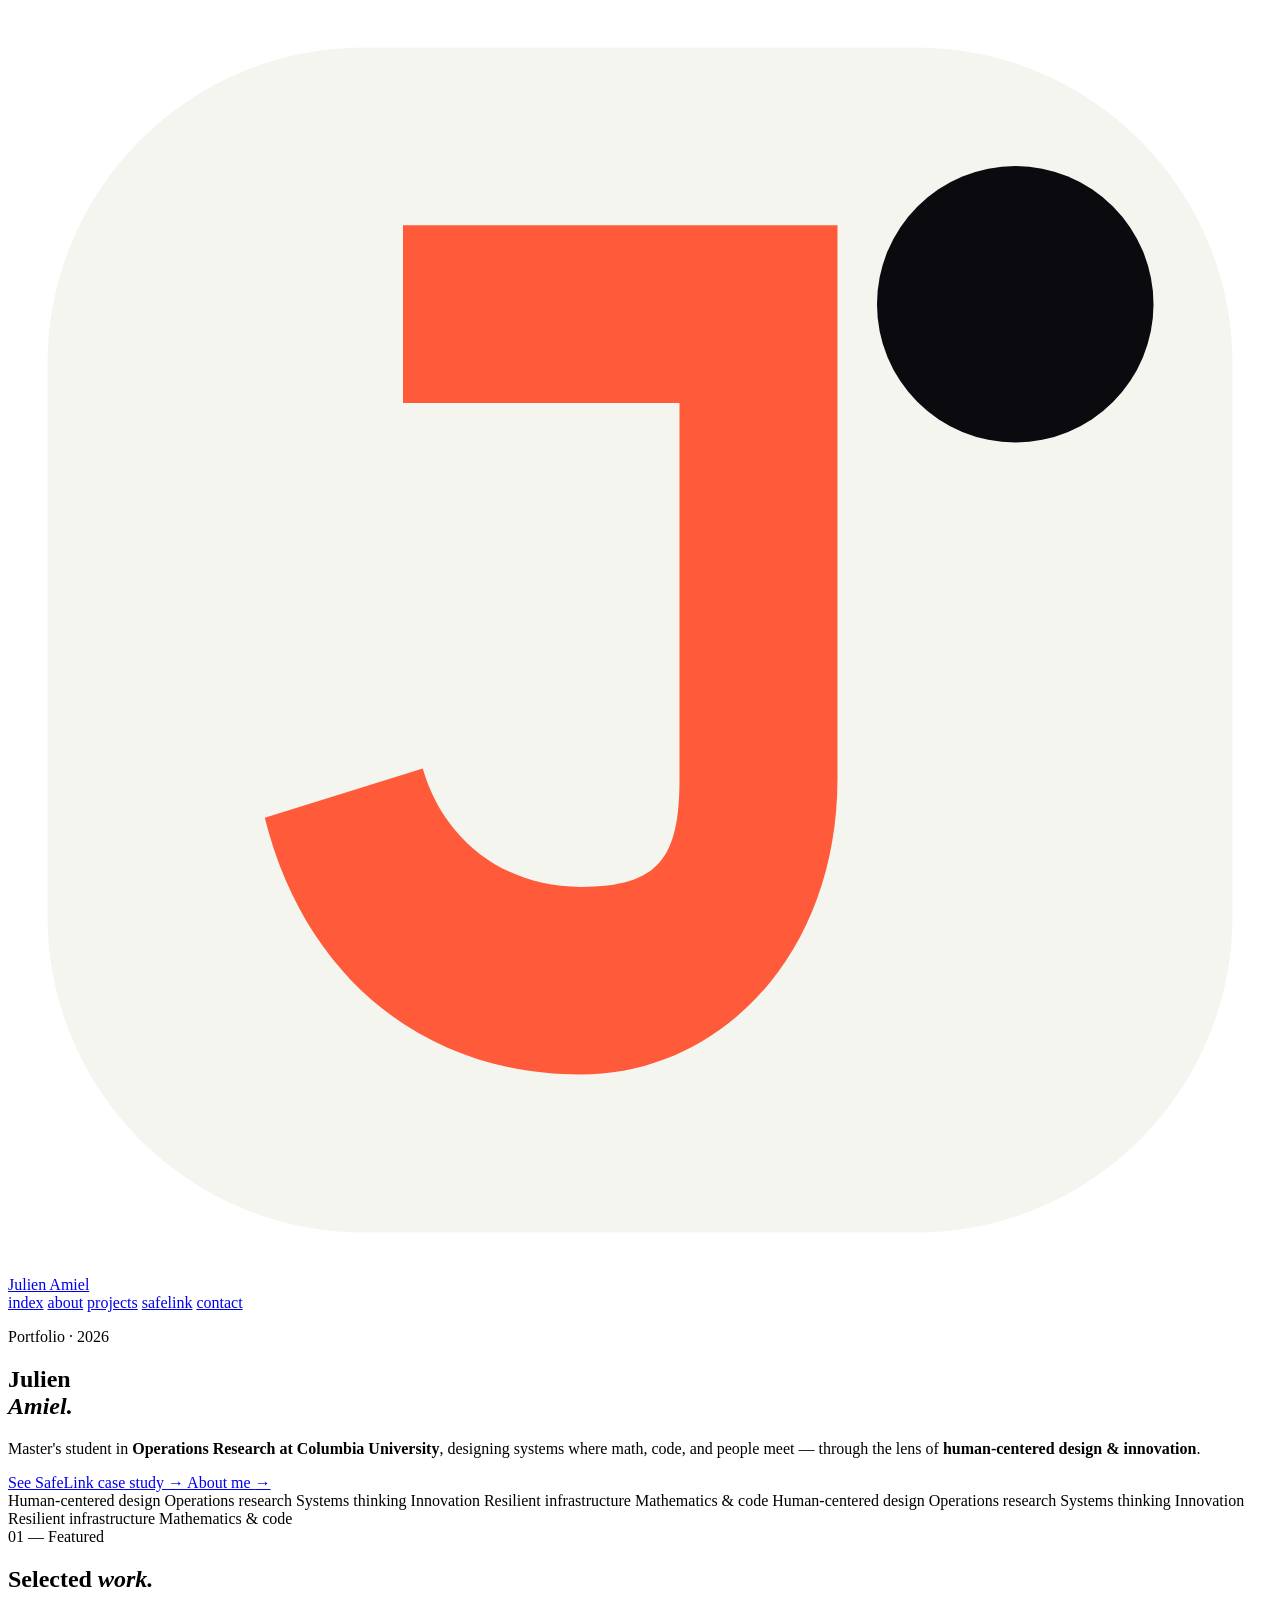
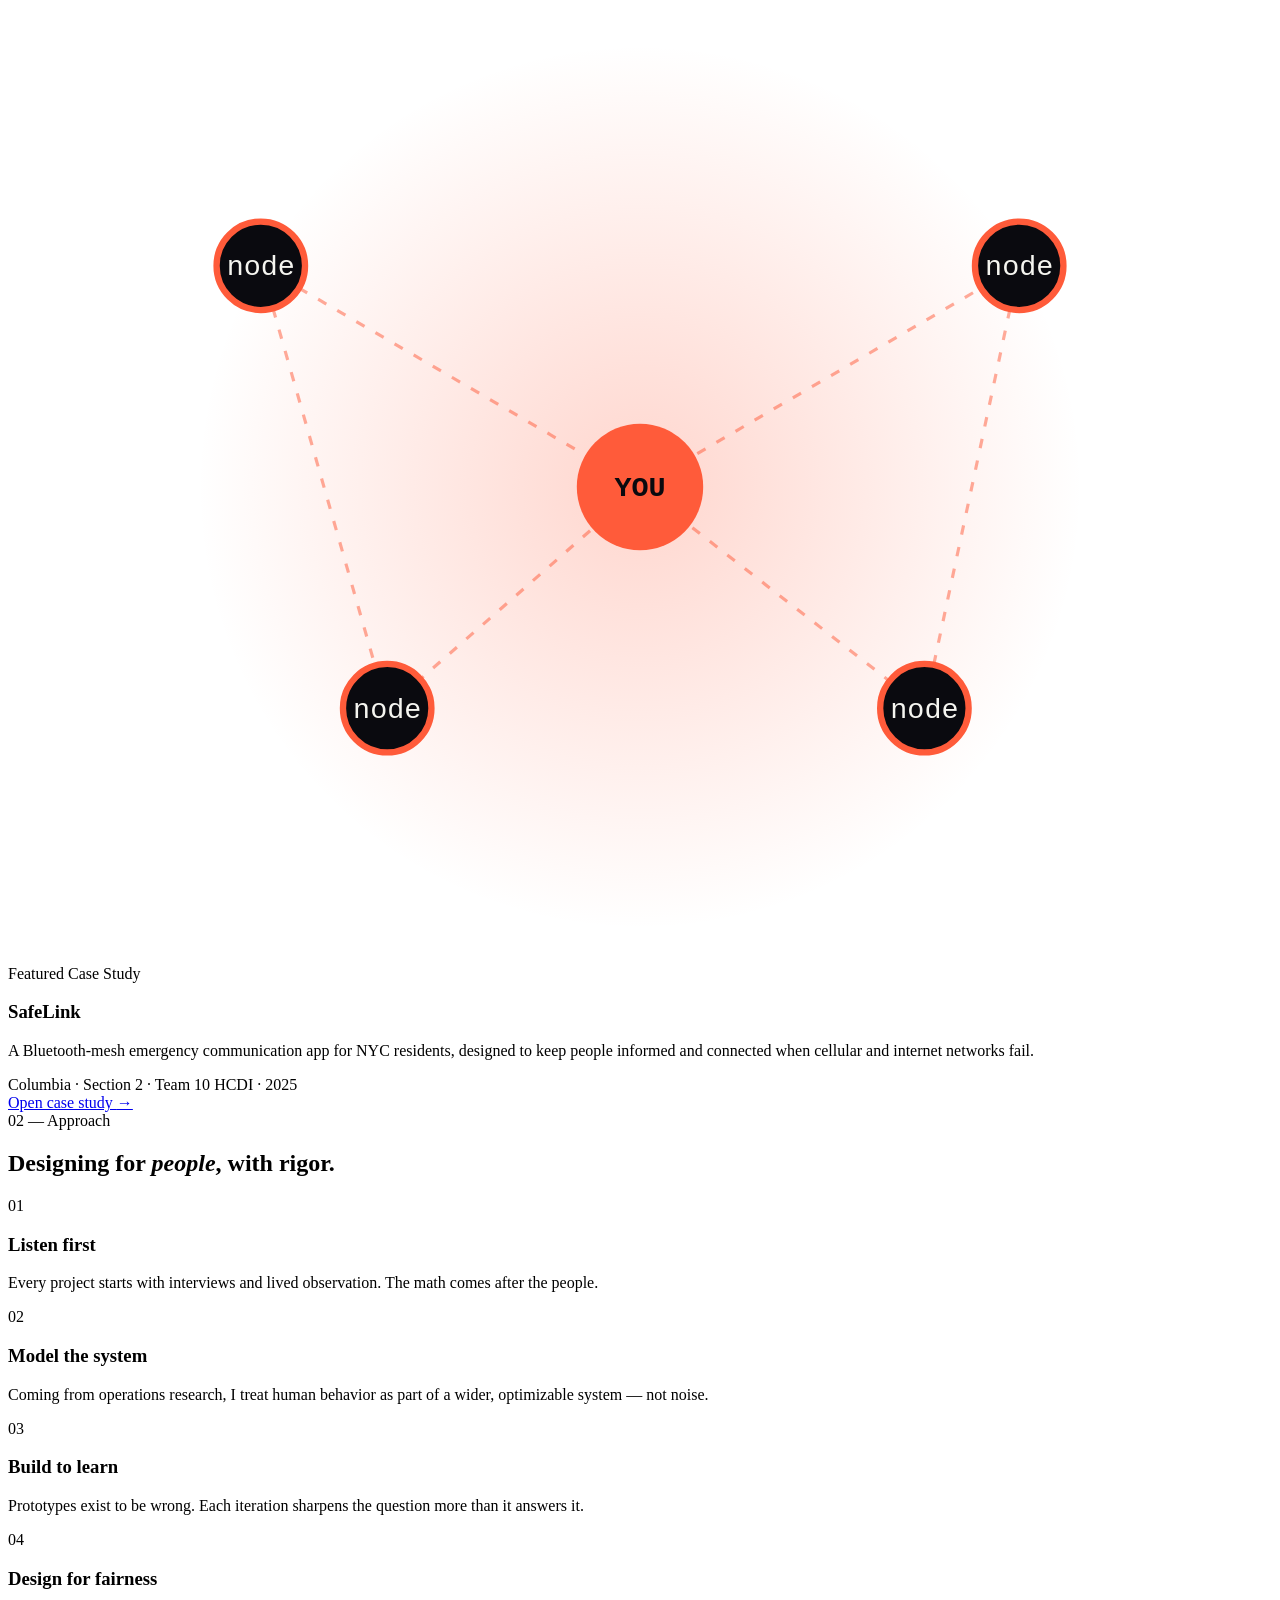
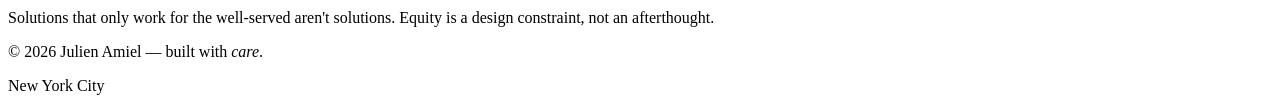
==== index.html @ 4755bb08 "Add files via upload" ====
<!doctype html>
<html lang="en">
<head>
  <meta charset="utf-8">
  <meta name="viewport" content="width=device-width, initial-scale=1">
  <title>Julien Amiel — Human-Centered Design & Innovation</title>
  <meta name="description" content="Portfolio of Julien Amiel — Master's student in Operations Research at Columbia University. Projects in human-centered design and innovation.">
  <link rel="icon" href="assets/logo.svg" type="image/svg+xml">
  <link rel="stylesheet" href="assets/style.css">
</head>
<body>

<header class="nav">
  <a href="index.html" class="nav__logo" aria-label="Julien Amiel home">
    <svg viewBox="0 0 64 64" fill="none" aria-hidden="true">
      <rect x="2" y="2" width="60" height="60" rx="16" fill="#f5f5f0"/>
      <path d="M20 11 L42 11 L42 39 C42 48 36 54 29 54 C21 54 15 49 13 41 L21 38.5 C22 42 25 44.5 29 44.5 C33 44.5 34 43 34 39 L34 20 L20 20 Z" fill="#ff5b3a"/>
      <circle cx="51" cy="15" r="7" fill="#0a0a0f"/>
    </svg>
    <span>Julien Amiel</span>
  </a>
  <nav class="nav__links">
    <a href="index.html" class="nav__link" aria-current="page">index</a>
    <a href="about.html" class="nav__link">about</a>
    <a href="projects.html" class="nav__link">projects</a>
    <a href="safelink.html" class="nav__link">safelink</a>
    <a href="contact.html" class="nav__link">contact</a>
  </nav>
</header>

<main>
  <section class="hero container">
    <p class="hero__eyebrow fade-in">Portfolio · 2026</p>
    <h1 class="hero__title fade-in delay-1">
      Julien<br>
      <em>Amiel.</em>
    </h1>
    <p class="hero__sub fade-in delay-2">
      Master's student in <strong>Operations Research at Columbia University</strong>,
      designing systems where math, code, and people meet — through the lens of
      <strong>human-centered design & innovation</strong>.
    </p>
    <div class="hero__cta fade-in delay-3">
      <a href="safelink.html" class="btn btn--primary">
        See SafeLink case study <span class="arrow">→</span>
      </a>
      <a href="about.html" class="btn">
        About me <span class="arrow">→</span>
      </a>
    </div>
  </section>

  <div class="marquee" aria-hidden="true">
    <div class="marquee__track">
      <span class="marquee__item">Human-centered design</span>
      <span class="marquee__item">Operations research</span>
      <span class="marquee__item">Systems thinking</span>
      <span class="marquee__item">Innovation</span>
      <span class="marquee__item">Resilient infrastructure</span>
      <span class="marquee__item">Mathematics & code</span>
      <span class="marquee__item">Human-centered design</span>
      <span class="marquee__item">Operations research</span>
      <span class="marquee__item">Systems thinking</span>
      <span class="marquee__item">Innovation</span>
      <span class="marquee__item">Resilient infrastructure</span>
      <span class="marquee__item">Mathematics & code</span>
    </div>
  </div>

  <section class="container">
    <div class="section-head">
      <span class="section-head__num">01 — Featured</span>
      <h2 class="section-head__title">Selected <em>work.</em></h2>
    </div>

    <article class="project-card">
      <div class="project-card__visual" aria-hidden="true">
        <div class="safelink-mock">
          <svg viewBox="0 0 400 300" fill="none">
            <defs>
              <radialGradient id="g1" cx="50%" cy="50%" r="50%">
                <stop offset="0%" stop-color="#ff5b3a" stop-opacity=".25"/>
                <stop offset="100%" stop-color="#ff5b3a" stop-opacity="0"/>
              </radialGradient>
            </defs>
            <!-- Background pulse -->
            <circle cx="200" cy="150" r="140" fill="url(#g1)"/>
            <!-- Mesh nodes -->
            <g stroke="#ff5b3a" stroke-width="1" stroke-dasharray="3,4" opacity=".5">
              <line x1="80" y1="80" x2="200" y2="150"/>
              <line x1="200" y1="150" x2="320" y2="80"/>
              <line x1="200" y1="150" x2="120" y2="220"/>
              <line x1="200" y1="150" x2="290" y2="220"/>
              <line x1="80" y1="80" x2="120" y2="220"/>
              <line x1="320" y1="80" x2="290" y2="220"/>
            </g>
            <g fill="#0a0a0f" stroke="#ff5b3a" stroke-width="2">
              <circle cx="80" cy="80" r="14"/>
              <circle cx="320" cy="80" r="14"/>
              <circle cx="120" cy="220" r="14"/>
              <circle cx="290" cy="220" r="14"/>
            </g>
            <g fill="#ff5b3a">
              <circle cx="200" cy="150" r="20"/>
            </g>
            <g fill="#f5f5f0" font-family="JetBrains Mono, monospace" font-size="9" text-anchor="middle">
              <text x="80" y="83">node</text>
              <text x="320" y="83">node</text>
              <text x="120" y="223">node</text>
              <text x="290" y="223">node</text>
              <text x="200" y="153" fill="#0a0a0f" font-weight="700">YOU</text>
            </g>
          </svg>
        </div>
      </div>
      <div>
        <span class="project-card__tag">Featured Case Study</span>
        <h3 class="project-card__title">SafeLink</h3>
        <p class="project-card__desc">
          A Bluetooth-mesh emergency communication app for NYC residents,
          designed to keep people informed and connected when cellular and
          internet networks fail.
        </p>
        <div class="project-card__meta">
          <span>Columbia · Section 2 · Team 10</span>
          <span>HCDI · 2025</span>
        </div>
        <a href="safelink.html" class="btn btn--primary">
          Open case study <span class="arrow">→</span>
        </a>
      </div>
    </article>
  </section>

  <section class="container">
    <div class="section-head">
      <span class="section-head__num">02 — Approach</span>
      <h2 class="section-head__title">Designing for <em>people</em>, with rigor.</h2>
    </div>
    <div class="pillars">
      <div class="pillar">
        <div class="pillar__num">01</div>
        <h3>Listen first</h3>
        <p>Every project starts with interviews and lived observation. The math comes after the people.</p>
      </div>
      <div class="pillar">
        <div class="pillar__num">02</div>
        <h3>Model the system</h3>
        <p>Coming from operations research, I treat human behavior as part of a wider, optimizable system — not noise.</p>
      </div>
      <div class="pillar">
        <div class="pillar__num">03</div>
        <h3>Build to learn</h3>
        <p>Prototypes exist to be wrong. Each iteration sharpens the question more than it answers it.</p>
      </div>
      <div class="pillar">
        <div class="pillar__num">04</div>
        <h3>Design for fairness</h3>
        <p>Solutions that only work for the well-served aren't solutions. Equity is a design constraint, not an afterthought.</p>
      </div>
    </div>
  </section>
</main>

<footer class="footer">
  <div class="container footer__inner">
    <p class="footer__copyright">© 2026 Julien Amiel — built with <em>care</em>.</p>
    <p>New York City</p>
  </div>
</footer>

</body>
</html>
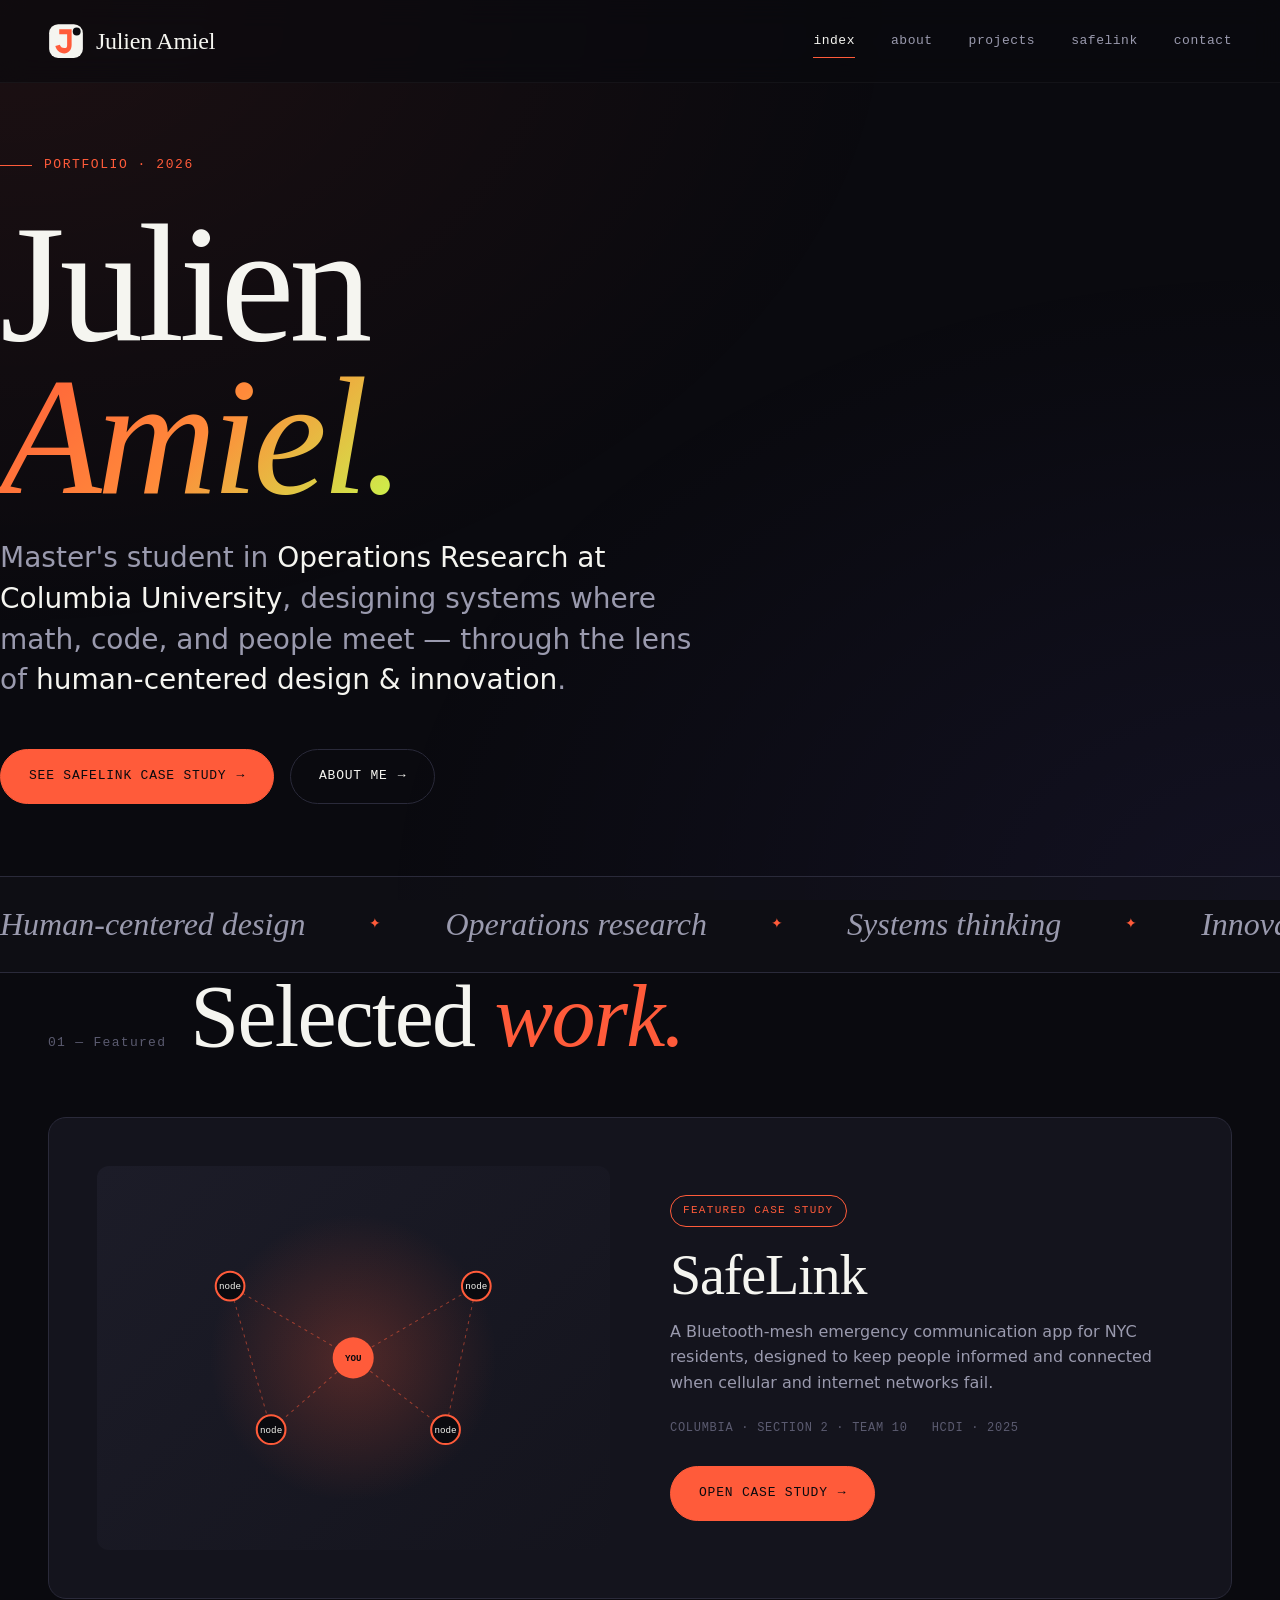
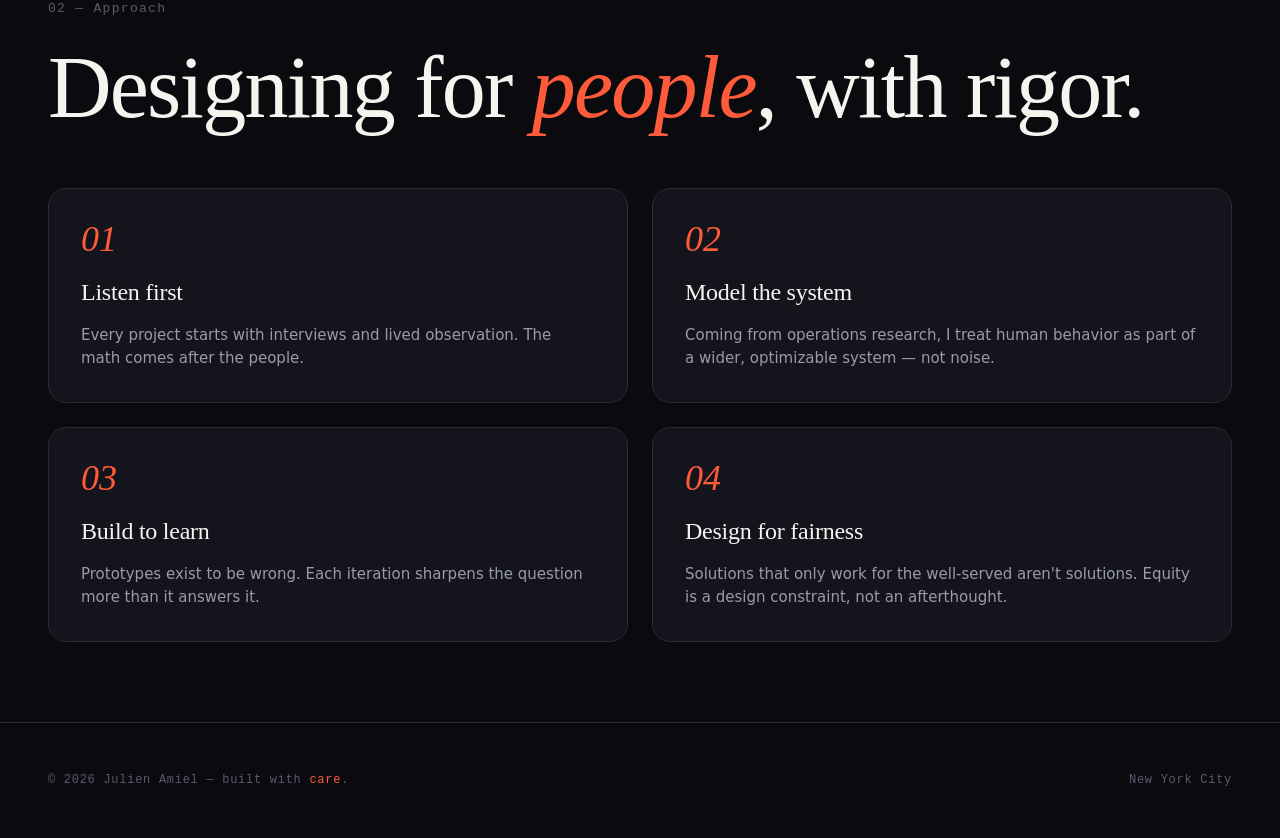
==== commit 5bd3059c: "Add files via upload" ====
--- a/index.html
+++ b/index.html
@@ -5,8 +5,8 @@
   <meta name="viewport" content="width=device-width, initial-scale=1">
   <title>Julien Amiel — Human-Centered Design & Innovation</title>
   <meta name="description" content="Portfolio of Julien Amiel — Master's student in Operations Research at Columbia University. Projects in human-centered design and innovation.">
-  <link rel="icon" href="assets/logo.svg" type="image/svg+xml">
-  <link rel="stylesheet" href="assets/style.css">
+  <link rel="icon" href="logo.svg" type="image/svg+xml">
+  <link rel="stylesheet" href="style.css">
 </head>
 <body>
 
--- a/style.css
+++ b/style.css
@@ -0,0 +1,787 @@
+/* =========================================================
+   Julien Amiel — Portfolio
+   Bold & modern dark aesthetic
+   ========================================================= */
+
+@import url('https://fonts.googleapis.com/css2?family=Instrument+Serif:ital@0;1&family=Inter:wght@300;400;500;600;700&family=JetBrains+Mono:wght@400;500&display=swap');
+
+:root {
+  --bg: #0a0a0f;
+  --bg-elev: #14141d;
+  --bg-elev-2: #1c1c28;
+  --line: #2a2a3a;
+  --text: #f5f5f0;
+  --text-dim: #9a9aae;
+  --text-faint: #5b5b70;
+  --accent: #ff5b3a;          /* warm coral */
+  --accent-2: #c4ff4d;         /* lime */
+  --accent-3: #7d6cff;         /* violet */
+  --grad: linear-gradient(135deg, var(--accent) 0%, #ff8a3a 50%, var(--accent-2) 100%);
+  --serif: 'Instrument Serif', 'Times New Roman', serif;
+  --sans: 'Inter', system-ui, -apple-system, sans-serif;
+  --mono: 'JetBrains Mono', 'SF Mono', monospace;
+  --radius: 18px;
+  --maxw: 1280px;
+  --ease: cubic-bezier(.25, .8, .25, 1);
+}
+
+* { box-sizing: border-box; margin: 0; padding: 0; }
+
+html { scroll-behavior: smooth; }
+
+body {
+  background: var(--bg);
+  color: var(--text);
+  font-family: var(--sans);
+  font-size: 16px;
+  line-height: 1.6;
+  -webkit-font-smoothing: antialiased;
+  overflow-x: hidden;
+  min-height: 100vh;
+}
+
+/* Animated grain / vignette overlay */
+body::before {
+  content: "";
+  position: fixed;
+  inset: 0;
+  pointer-events: none;
+  background:
+    radial-gradient(ellipse at top left, rgba(255, 91, 58, .08), transparent 50%),
+    radial-gradient(ellipse at bottom right, rgba(125, 108, 255, .08), transparent 50%);
+  z-index: 0;
+}
+
+body::after {
+  content: "";
+  position: fixed;
+  inset: 0;
+  pointer-events: none;
+  background-image: url("data:image/svg+xml;utf8,<svg xmlns='http://www.w3.org/2000/svg' width='200' height='200'><filter id='n'><feTurbulence type='fractalNoise' baseFrequency='0.9' numOctaves='2'/><feColorMatrix values='0 0 0 0 0  0 0 0 0 0  0 0 0 0 0  0 0 0 0.04 0'/></filter><rect width='100%' height='100%' filter='url(%23n)'/></svg>");
+  z-index: 1;
+  opacity: .6;
+  mix-blend-mode: overlay;
+}
+
+main, header, footer { position: relative; z-index: 2; }
+
+a { color: inherit; text-decoration: none; }
+
+img, svg { max-width: 100%; display: block; }
+
+/* ==================== NAV ==================== */
+.nav {
+  position: sticky;
+  top: 0;
+  z-index: 100;
+  display: flex;
+  align-items: center;
+  justify-content: space-between;
+  padding: 22px clamp(20px, 4vw, 48px);
+  backdrop-filter: blur(14px);
+  -webkit-backdrop-filter: blur(14px);
+  background: rgba(10, 10, 15, .65);
+  border-bottom: 1px solid rgba(255, 255, 255, .04);
+}
+
+.nav__logo {
+  display: flex;
+  align-items: center;
+  gap: 12px;
+  font-family: var(--serif);
+  font-size: 24px;
+  letter-spacing: -.01em;
+  color: var(--text);
+  transition: opacity .3s var(--ease);
+}
+.nav__logo:hover { opacity: .8; }
+.nav__logo svg { width: 36px; height: 36px; color: var(--text); }
+
+.nav__links {
+  display: flex;
+  gap: clamp(18px, 3vw, 36px);
+  align-items: center;
+}
+
+.nav__link {
+  font-family: var(--mono);
+  font-size: 13px;
+  letter-spacing: .04em;
+  text-transform: lowercase;
+  color: var(--text-dim);
+  position: relative;
+  padding: 6px 0;
+  transition: color .3s var(--ease);
+}
+.nav__link::after {
+  content: "";
+  position: absolute;
+  left: 0;
+  bottom: 0;
+  height: 1px;
+  width: 0;
+  background: var(--accent);
+  transition: width .3s var(--ease);
+}
+.nav__link:hover, .nav__link[aria-current="page"] { color: var(--text); }
+.nav__link:hover::after, .nav__link[aria-current="page"]::after { width: 100%; }
+
+/* ==================== LAYOUT ==================== */
+.container {
+  max-width: var(--maxw);
+  margin: 0 auto;
+  padding: 0 clamp(20px, 4vw, 48px);
+}
+
+section { padding: clamp(60px, 10vh, 120px) 0; }
+
+/* ==================== HERO ==================== */
+.hero {
+  min-height: 88vh;
+  display: flex;
+  flex-direction: column;
+  justify-content: center;
+  position: relative;
+  padding: clamp(40px, 8vh, 80px) 0;
+}
+
+.hero__eyebrow {
+  font-family: var(--mono);
+  font-size: 13px;
+  letter-spacing: .12em;
+  text-transform: uppercase;
+  color: var(--accent);
+  margin-bottom: 32px;
+  display: flex;
+  align-items: center;
+  gap: 12px;
+}
+.hero__eyebrow::before {
+  content: "";
+  width: 32px;
+  height: 1px;
+  background: var(--accent);
+}
+
+.hero__title {
+  font-family: var(--serif);
+  font-size: clamp(56px, 13vw, 200px);
+  line-height: .92;
+  letter-spacing: -.03em;
+  font-weight: 400;
+  margin-bottom: 24px;
+}
+.hero__title em {
+  font-style: italic;
+  background: var(--grad);
+  -webkit-background-clip: text;
+  background-clip: text;
+  color: transparent;
+}
+
+.hero__sub {
+  font-size: clamp(18px, 2.2vw, 28px);
+  color: var(--text-dim);
+  max-width: 720px;
+  line-height: 1.45;
+  margin-bottom: 48px;
+  font-weight: 300;
+}
+.hero__sub strong { color: var(--text); font-weight: 500; }
+
+.hero__cta {
+  display: flex;
+  gap: 16px;
+  flex-wrap: wrap;
+}
+
+.btn {
+  display: inline-flex;
+  align-items: center;
+  gap: 10px;
+  padding: 16px 28px;
+  border-radius: 999px;
+  font-family: var(--mono);
+  font-size: 13px;
+  letter-spacing: .06em;
+  text-transform: uppercase;
+  border: 1px solid var(--line);
+  background: transparent;
+  color: var(--text);
+  cursor: pointer;
+  transition: all .35s var(--ease);
+  position: relative;
+  overflow: hidden;
+}
+.btn:hover {
+  background: var(--text);
+  color: var(--bg);
+  border-color: var(--text);
+  transform: translateY(-2px);
+}
+.btn--primary {
+  background: var(--accent);
+  border-color: var(--accent);
+  color: var(--bg);
+}
+.btn--primary:hover {
+  background: var(--text);
+  border-color: var(--text);
+  color: var(--bg);
+}
+.btn .arrow {
+  display: inline-block;
+  transition: transform .3s var(--ease);
+}
+.btn:hover .arrow { transform: translateX(4px); }
+
+/* Marquee under hero */
+.marquee {
+  border-top: 1px solid var(--line);
+  border-bottom: 1px solid var(--line);
+  overflow: hidden;
+  padding: 22px 0;
+  margin: 0;
+  background: rgba(20, 20, 29, .4);
+}
+.marquee__track {
+  display: flex;
+  gap: 64px;
+  animation: scroll 32s linear infinite;
+  white-space: nowrap;
+  width: max-content;
+}
+.marquee__item {
+  font-family: var(--serif);
+  font-size: clamp(20px, 3vw, 32px);
+  font-style: italic;
+  color: var(--text-dim);
+  display: flex;
+  align-items: center;
+  gap: 64px;
+}
+.marquee__item::after {
+  content: "✦";
+  color: var(--accent);
+  font-style: normal;
+  font-size: 14px;
+}
+@keyframes scroll {
+  from { transform: translateX(0); }
+  to { transform: translateX(-50%); }
+}
+
+/* ==================== SECTION HEADERS ==================== */
+.section-head {
+  display: flex;
+  align-items: baseline;
+  gap: 24px;
+  margin-bottom: 56px;
+  flex-wrap: wrap;
+}
+.section-head__num {
+  font-family: var(--mono);
+  font-size: 13px;
+  color: var(--text-faint);
+  letter-spacing: .1em;
+}
+.section-head__title {
+  font-family: var(--serif);
+  font-size: clamp(40px, 7vw, 88px);
+  line-height: 1;
+  font-weight: 400;
+  letter-spacing: -.02em;
+}
+.section-head__title em {
+  font-style: italic;
+  color: var(--accent);
+}
+
+/* ==================== PROJECT CARD ==================== */
+.project-card {
+  display: grid;
+  grid-template-columns: 1fr 1fr;
+  gap: 60px;
+  align-items: center;
+  padding: 48px;
+  background: var(--bg-elev);
+  border: 1px solid var(--line);
+  border-radius: var(--radius);
+  position: relative;
+  overflow: hidden;
+  transition: all .5s var(--ease);
+}
+.project-card:hover {
+  border-color: rgba(255, 91, 58, .4);
+  transform: translateY(-4px);
+}
+.project-card::before {
+  content: "";
+  position: absolute;
+  top: 0; left: 0; right: 0;
+  height: 1px;
+  background: var(--grad);
+  opacity: 0;
+  transition: opacity .4s var(--ease);
+}
+.project-card:hover::before { opacity: 1; }
+
+.project-card__visual {
+  aspect-ratio: 4 / 3;
+  border-radius: 12px;
+  background: linear-gradient(135deg, #1c1c28 0%, #14141d 100%);
+  position: relative;
+  overflow: hidden;
+  display: flex;
+  align-items: center;
+  justify-content: center;
+}
+
+.project-card__tag {
+  display: inline-block;
+  font-family: var(--mono);
+  font-size: 11px;
+  letter-spacing: .12em;
+  text-transform: uppercase;
+  color: var(--accent);
+  padding: 6px 12px;
+  border: 1px solid var(--accent);
+  border-radius: 999px;
+  margin-bottom: 20px;
+}
+
+.project-card__title {
+  font-family: var(--serif);
+  font-size: clamp(36px, 5vw, 56px);
+  line-height: 1;
+  font-weight: 400;
+  margin-bottom: 16px;
+  letter-spacing: -.02em;
+}
+
+.project-card__desc {
+  color: var(--text-dim);
+  font-size: 16px;
+  margin-bottom: 24px;
+  line-height: 1.6;
+}
+
+.project-card__meta {
+  display: flex;
+  gap: 24px;
+  margin-bottom: 28px;
+  font-family: var(--mono);
+  font-size: 12px;
+  color: var(--text-faint);
+  letter-spacing: .06em;
+  text-transform: uppercase;
+}
+
+@media (max-width: 880px) {
+  .project-card { grid-template-columns: 1fr; padding: 28px; gap: 32px; }
+}
+
+/* ==================== ABOUT ==================== */
+.about {
+  display: grid;
+  grid-template-columns: 240px 1fr;
+  gap: 64px;
+  align-items: start;
+}
+.about__photo {
+  position: sticky;
+  top: 100px;
+  border-radius: var(--radius);
+  overflow: hidden;
+  aspect-ratio: 4 / 5;
+  background: var(--bg-elev);
+  border: 1px solid var(--line);
+  max-width: 240px;
+}
+.about__photo img {
+  width: 100%;
+  height: 100%;
+  object-fit: cover;
+  filter: grayscale(1) contrast(1.08) brightness(.98);
+  transition: filter .6s var(--ease);
+}
+.about__photo:hover img { filter: grayscale(1) contrast(1.12) brightness(1); }
+
+.about__body p {
+  font-size: clamp(18px, 1.8vw, 22px);
+  line-height: 1.55;
+  color: var(--text);
+  font-weight: 300;
+  margin-bottom: 28px;
+}
+.about__body p strong { font-weight: 500; }
+.about__body p em {
+  font-family: var(--serif);
+  font-style: italic;
+  color: var(--accent);
+  font-weight: 400;
+}
+
+.about__list {
+  list-style: none;
+  margin-top: 48px;
+  border-top: 1px solid var(--line);
+}
+.about__list li {
+  display: grid;
+  grid-template-columns: 140px 1fr;
+  gap: 24px;
+  padding: 22px 0;
+  border-bottom: 1px solid var(--line);
+  align-items: baseline;
+}
+.about__list li > span:first-child {
+  font-family: var(--mono);
+  font-size: 12px;
+  text-transform: uppercase;
+  letter-spacing: .1em;
+  color: var(--text-faint);
+}
+.about__list li > div {
+  font-size: 17px;
+  color: var(--text);
+}
+.about__list li > div small {
+  display: block;
+  color: var(--text-dim);
+  font-size: 14px;
+  margin-top: 4px;
+}
+
+@media (max-width: 880px) {
+  .about { grid-template-columns: 1fr; gap: 40px; }
+  .about__photo { position: static; max-width: 220px; }
+  .about__list li { grid-template-columns: 1fr; gap: 4px; }
+}
+
+/* ==================== CASE STUDY (SafeLink) ==================== */
+.case-hero {
+  padding: clamp(60px, 12vh, 140px) 0 clamp(60px, 10vh, 100px);
+  border-bottom: 1px solid var(--line);
+}
+.case-hero__tag {
+  font-family: var(--mono);
+  font-size: 13px;
+  color: var(--accent);
+  letter-spacing: .12em;
+  text-transform: uppercase;
+  margin-bottom: 32px;
+}
+.case-hero__title {
+  font-family: var(--serif);
+  font-size: clamp(56px, 12vw, 180px);
+  line-height: .9;
+  font-weight: 400;
+  letter-spacing: -.03em;
+  margin-bottom: 32px;
+}
+.case-hero__title em { font-style: italic; color: var(--accent); }
+
+.case-hero__lede {
+  font-size: clamp(20px, 2.4vw, 30px);
+  color: var(--text-dim);
+  max-width: 820px;
+  line-height: 1.4;
+  font-weight: 300;
+  margin-bottom: 56px;
+}
+
+.case-meta {
+  display: grid;
+  grid-template-columns: repeat(4, 1fr);
+  gap: 32px;
+  padding-top: 40px;
+  border-top: 1px solid var(--line);
+}
+.case-meta__item span {
+  display: block;
+  font-family: var(--mono);
+  font-size: 11px;
+  letter-spacing: .12em;
+  text-transform: uppercase;
+  color: var(--text-faint);
+  margin-bottom: 10px;
+}
+.case-meta__item p {
+  font-size: 16px;
+  color: var(--text);
+  line-height: 1.4;
+}
+@media (max-width: 720px) {
+  .case-meta { grid-template-columns: repeat(2, 1fr); gap: 28px; }
+}
+
+.case-section { padding: clamp(60px, 10vh, 100px) 0; }
+
+.case-section h2 {
+  font-family: var(--serif);
+  font-size: clamp(32px, 5vw, 56px);
+  font-weight: 400;
+  letter-spacing: -.02em;
+  margin-bottom: 32px;
+  line-height: 1;
+}
+.case-section h2 em { color: var(--accent); font-style: italic; }
+
+.case-grid {
+  display: grid;
+  grid-template-columns: 1fr 2fr;
+  gap: 60px;
+}
+.case-grid__label {
+  font-family: var(--mono);
+  font-size: 12px;
+  letter-spacing: .12em;
+  text-transform: uppercase;
+  color: var(--text-faint);
+  padding-top: 8px;
+}
+.case-grid__body p {
+  font-size: clamp(17px, 1.6vw, 20px);
+  line-height: 1.55;
+  color: var(--text);
+  margin-bottom: 20px;
+  font-weight: 300;
+}
+.case-grid__body p strong { font-weight: 500; color: var(--text); }
+.case-grid__body ul {
+  list-style: none;
+  margin: 16px 0 24px;
+}
+.case-grid__body ul li {
+  font-size: 17px;
+  color: var(--text);
+  padding: 12px 0 12px 28px;
+  position: relative;
+  border-bottom: 1px solid var(--line);
+  font-weight: 300;
+}
+.case-grid__body ul li::before {
+  content: "→";
+  position: absolute;
+  left: 0;
+  color: var(--accent);
+  font-family: var(--mono);
+}
+@media (max-width: 880px) {
+  .case-grid { grid-template-columns: 1fr; gap: 24px; }
+}
+
+/* Comparison table */
+.compare {
+  width: 100%;
+  border-collapse: collapse;
+  margin-top: 24px;
+  font-size: 14px;
+}
+.compare th, .compare td {
+  padding: 16px;
+  text-align: center;
+  border-bottom: 1px solid var(--line);
+}
+.compare th {
+  font-family: var(--mono);
+  font-size: 11px;
+  letter-spacing: .1em;
+  text-transform: uppercase;
+  color: var(--text-faint);
+  font-weight: 500;
+  background: var(--bg-elev);
+}
+.compare th:first-child, .compare td:first-child {
+  text-align: left;
+  font-family: var(--serif);
+  font-size: 18px;
+  font-style: italic;
+}
+.compare tr.highlight { background: rgba(255, 91, 58, .08); }
+.compare tr.highlight td:first-child { color: var(--accent); }
+.compare .yes { color: var(--accent-2); font-size: 18px; }
+.compare .no { color: var(--text-faint); font-size: 18px; }
+
+.compare-wrap { overflow-x: auto; }
+
+/* Pillars grid */
+.pillars {
+  display: grid;
+  grid-template-columns: repeat(2, 1fr);
+  gap: 24px;
+}
+.pillar {
+  padding: 32px;
+  background: var(--bg-elev);
+  border: 1px solid var(--line);
+  border-radius: var(--radius);
+  transition: all .35s var(--ease);
+}
+.pillar:hover {
+  border-color: rgba(255, 91, 58, .4);
+  transform: translateY(-3px);
+}
+.pillar__num {
+  font-family: var(--serif);
+  font-style: italic;
+  font-size: 36px;
+  color: var(--accent);
+  margin-bottom: 16px;
+  line-height: 1;
+}
+.pillar h3 {
+  font-family: var(--serif);
+  font-size: 24px;
+  font-weight: 400;
+  margin-bottom: 12px;
+  letter-spacing: -.01em;
+}
+.pillar p {
+  color: var(--text-dim);
+  font-size: 15px;
+  line-height: 1.55;
+  font-weight: 300;
+}
+@media (max-width: 720px) {
+  .pillars { grid-template-columns: 1fr; }
+}
+
+/* Pull quote */
+.pullquote {
+  font-family: var(--serif);
+  font-size: clamp(28px, 4.5vw, 56px);
+  line-height: 1.1;
+  font-style: italic;
+  letter-spacing: -.015em;
+  text-align: center;
+  padding: clamp(60px, 10vh, 120px) 0;
+  border-top: 1px solid var(--line);
+  border-bottom: 1px solid var(--line);
+  color: var(--text);
+}
+.pullquote em {
+  background: var(--grad);
+  -webkit-background-clip: text;
+  background-clip: text;
+  color: transparent;
+  font-style: italic;
+}
+
+/* ==================== CONTACT ==================== */
+.contact {
+  min-height: 78vh;
+  display: flex;
+  flex-direction: column;
+  justify-content: center;
+}
+.contact__title {
+  font-family: var(--serif);
+  font-size: clamp(72px, 16vw, 240px);
+  line-height: .85;
+  font-weight: 400;
+  letter-spacing: -.04em;
+  margin-bottom: 56px;
+}
+.contact__title em {
+  font-style: italic;
+  background: var(--grad);
+  -webkit-background-clip: text;
+  background-clip: text;
+  color: transparent;
+}
+
+.contact__list {
+  list-style: none;
+  border-top: 1px solid var(--line);
+}
+.contact__list li {
+  border-bottom: 1px solid var(--line);
+}
+.contact__list a {
+  display: flex;
+  align-items: center;
+  justify-content: space-between;
+  padding: 32px 0;
+  font-family: var(--serif);
+  font-size: clamp(28px, 5vw, 48px);
+  font-weight: 400;
+  transition: all .4s var(--ease);
+  color: var(--text);
+  letter-spacing: -.01em;
+}
+.contact__list a:hover {
+  padding-left: 24px;
+  color: var(--accent);
+}
+.contact__list a small {
+  font-family: var(--mono);
+  font-size: 13px;
+  color: var(--text-faint);
+  letter-spacing: .08em;
+  text-transform: uppercase;
+  font-weight: 400;
+}
+.contact__list a .arrow {
+  font-family: var(--sans);
+  font-size: 28px;
+  transition: transform .4s var(--ease);
+}
+.contact__list a:hover .arrow { transform: translate(8px, -8px) rotate(-15deg); color: var(--accent); }
+
+/* ==================== FOOTER ==================== */
+.footer {
+  border-top: 1px solid var(--line);
+  padding: 48px 0;
+  margin-top: 80px;
+}
+.footer__inner {
+  display: flex;
+  align-items: center;
+  justify-content: space-between;
+  gap: 24px;
+  flex-wrap: wrap;
+}
+.footer p {
+  font-family: var(--mono);
+  font-size: 12px;
+  color: var(--text-faint);
+  letter-spacing: .06em;
+}
+.footer__copyright em {
+  color: var(--accent);
+  font-style: normal;
+}
+
+/* ==================== UTILITIES ==================== */
+.fade-in {
+  opacity: 0;
+  transform: translateY(20px);
+  animation: fade .9s var(--ease) forwards;
+}
+.fade-in.delay-1 { animation-delay: .1s; }
+.fade-in.delay-2 { animation-delay: .2s; }
+.fade-in.delay-3 { animation-delay: .3s; }
+.fade-in.delay-4 { animation-delay: .4s; }
+@keyframes fade {
+  to { opacity: 1; transform: translateY(0); }
+}
+
+/* SafeLink mock visualization on home card */
+.safelink-mock {
+  width: 100%;
+  height: 100%;
+  position: relative;
+  display: flex;
+  align-items: center;
+  justify-content: center;
+}
+.safelink-mock svg { width: 80%; height: auto; }
+
+/* Responsive nav */
+@media (max-width: 600px) {
+  .nav__logo span { display: none; }
+  .nav__links { gap: 16px; }
+  .nav__link { font-size: 12px; }
+}
